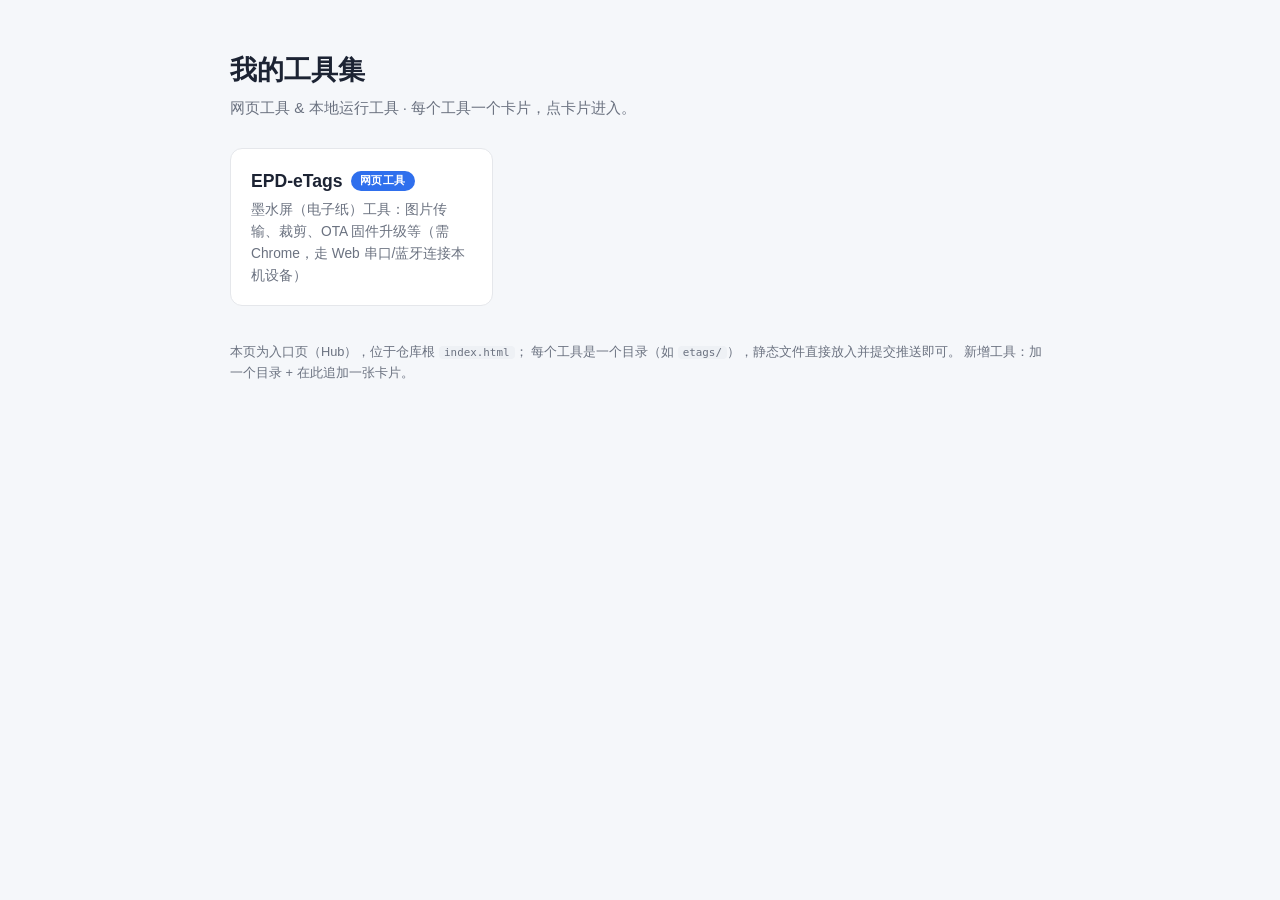
==== index.html @ 9304129a "添加墨水屏同步工具" ====
<!DOCTYPE html>
<html lang="zh-CN">
<head>
<meta charset="UTF-8">
<meta name="viewport" content="width=device-width, initial-scale=1.0">
<title>工具集 · Toolbox</title>
<style>
  :root { --accent:#2f6fed; --bg:#f5f7fa; --card:#fff; --text:#1c2333; --muted:#6b7280; }
  * { box-sizing:border-box; margin:0; padding:0; }
  body { font-family:-apple-system,BlinkMacSystemFont,"Segoe UI","PingFang SC","Microsoft YaHei",sans-serif;
         background:var(--bg); color:var(--text); line-height:1.6; padding:48px 16px; }
  .wrap { max-width:820px; margin:0 auto; }
  h1 { font-size:1.7rem; margin-bottom:4px; }
  .sub { color:var(--muted); margin-bottom:28px; font-size:.95rem; }
  .grid { display:grid; grid-template-columns:repeat(auto-fill,minmax(240px,1fr)); gap:16px; }
  .card { display:block; background:var(--card); border:1px solid #e5e7eb; border-radius:12px;
          padding:18px 20px; text-decoration:none; color:inherit; transition:box-shadow .15s,border-color .15s; }
  .card:hover { border-color:var(--accent); box-shadow:0 6px 18px rgba(47,111,237,.13); }
  .card h2 { font-size:1.1rem; margin-bottom:4px; display:flex; align-items:center; gap:8px; }
  .card p { color:var(--muted); font-size:.86rem; }
  .tag { font-size:.7rem; font-weight:600; color:#fff; background:var(--accent); border-radius:999px;
         padding:1px 9px; letter-spacing:.5px; white-space:nowrap; }
  .tag-green { background:#16a34a; }
  footer { margin-top:36px; color:var(--muted); font-size:.8rem; }
  code { background:#eef1f5; border-radius:4px; padding:0 5px; font-size:.85em; }
</style>
</head>
<body>
<div class="wrap">
  <h1>我的工具集</h1>
  <p class="sub">网页工具 &amp; 本地运行工具 · 每个工具一个卡片，点卡片进入。</p>

  <div class="grid">
    <!-- ===== EPD-eTags：由 scripts/deploy-ghpages.sh 生成到 etags/ ===== -->
    <a class="card" href="etags/">
      <h2>EPD-eTags <span class="tag">网页工具</span></h2>
      <p>墨水屏（电子纸）工具：图片传输、裁剪、OTA 固件升级等（需 Chrome，走 Web 串口/蓝牙连接本机设备）</p>
    </a>

    <!--
    ===== 以后新增工具：复制上面一张卡片，改 href 为对应目录名 =====
    <a class="card" href="tool2/">
      <h2>工具二 <span class="tag tag-green">本地工具</span></h2>
      <p>一句话描述这个工具是干什么的</p>
    </a>
    -->
  </div>

  <footer>
    本页为入口页（Hub），位于仓库根 <code>index.html</code>；
    每个工具是一个目录（如 <code>etags/</code>），静态文件直接放入并提交推送即可。
    新增工具：加一个目录 + 在此追加一张卡片。
  </footer>
</div>
</body>
</html>
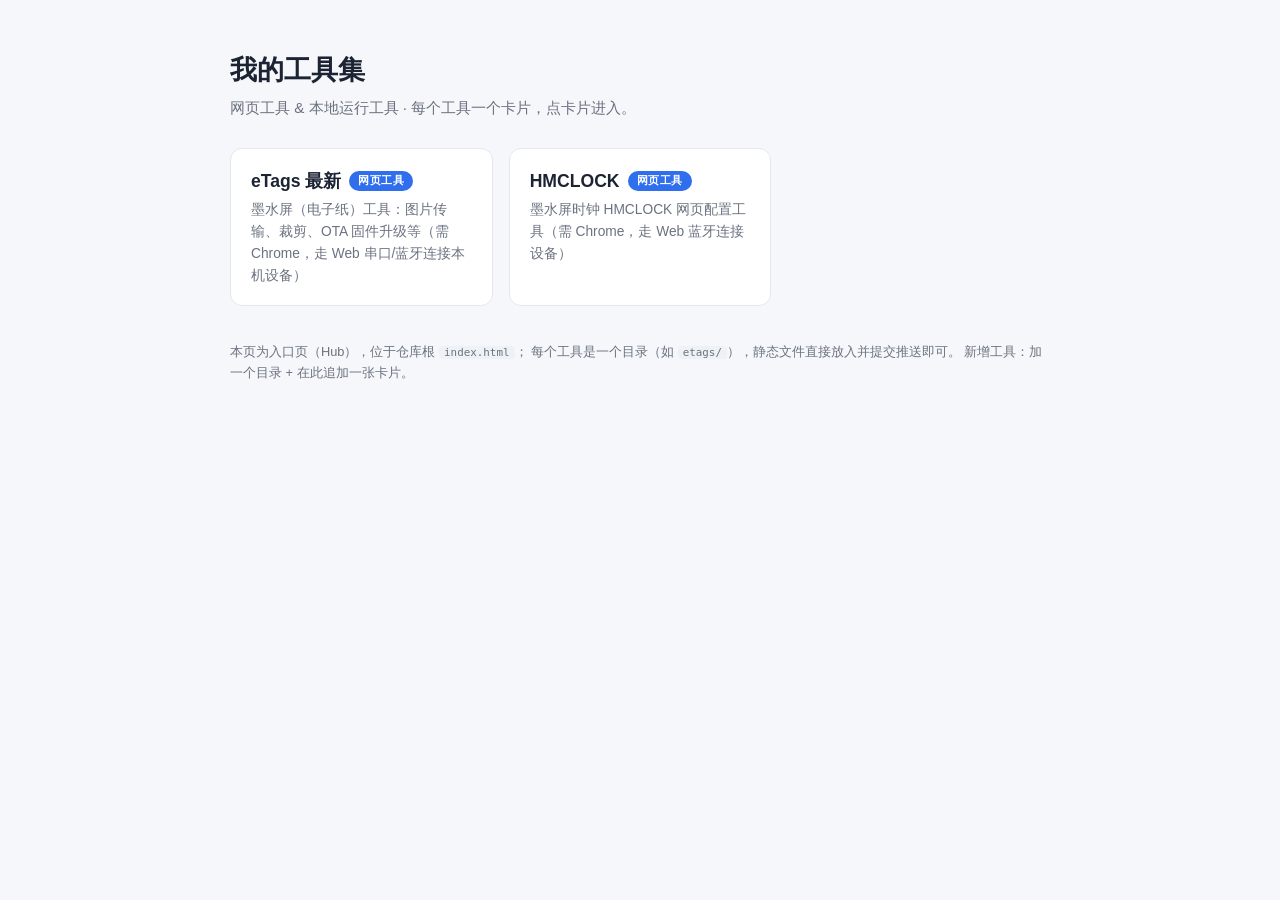
==== commit 0056f6cf: "入口页模板同步 eTags 最新/HMCLOCK 卡片" ====
--- a/index.html
+++ b/index.html
@@ -31,10 +31,16 @@
   <p class="sub">网页工具 &amp; 本地运行工具 · 每个工具一个卡片，点卡片进入。</p>
 
   <div class="grid">
-    <!-- ===== EPD-eTags：由 scripts/deploy-ghpages.sh 生成到 etags/ ===== -->
+    <!-- ===== eTags 最新：由 scripts/deploy-ghpages.sh 生成到 etags/ ===== -->
     <a class="card" href="etags/">
-      <h2>EPD-eTags <span class="tag">网页工具</span></h2>
+      <h2>eTags 最新 <span class="tag">网页工具</span></h2>
       <p>墨水屏（电子纸）工具：图片传输、裁剪、OTA 固件升级等（需 Chrome，走 Web 串口/蓝牙连接本机设备）</p>
+    </a>
+
+    <!-- ===== HMCLOCK：网页应用复制自 da14585/HMCLOCK/WebApp/WebApp_CN ===== -->
+    <a class="card" href="hmclock/">
+      <h2>HMCLOCK <span class="tag">网页工具</span></h2>
+      <p>墨水屏时钟 HMCLOCK 网页配置工具（需 Chrome，走 Web 蓝牙连接设备）</p>
     </a>
 
     <!--
